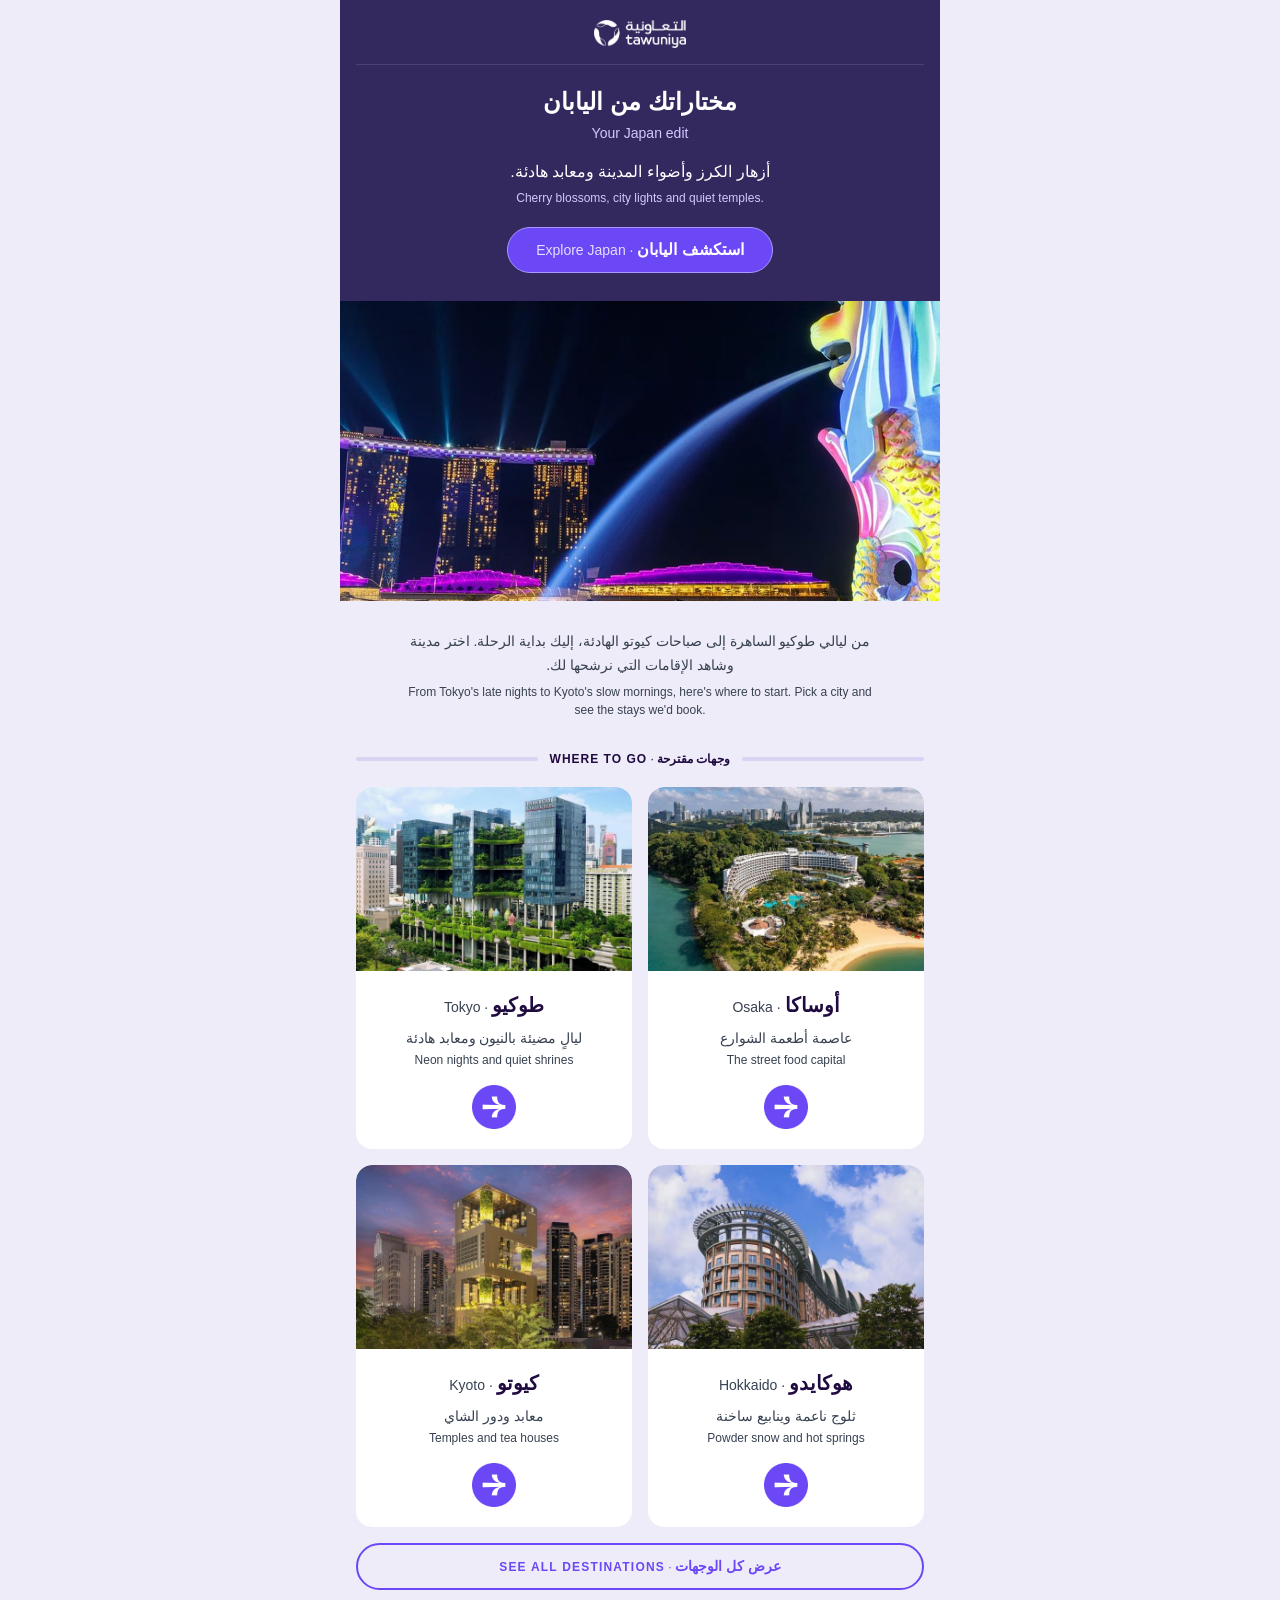
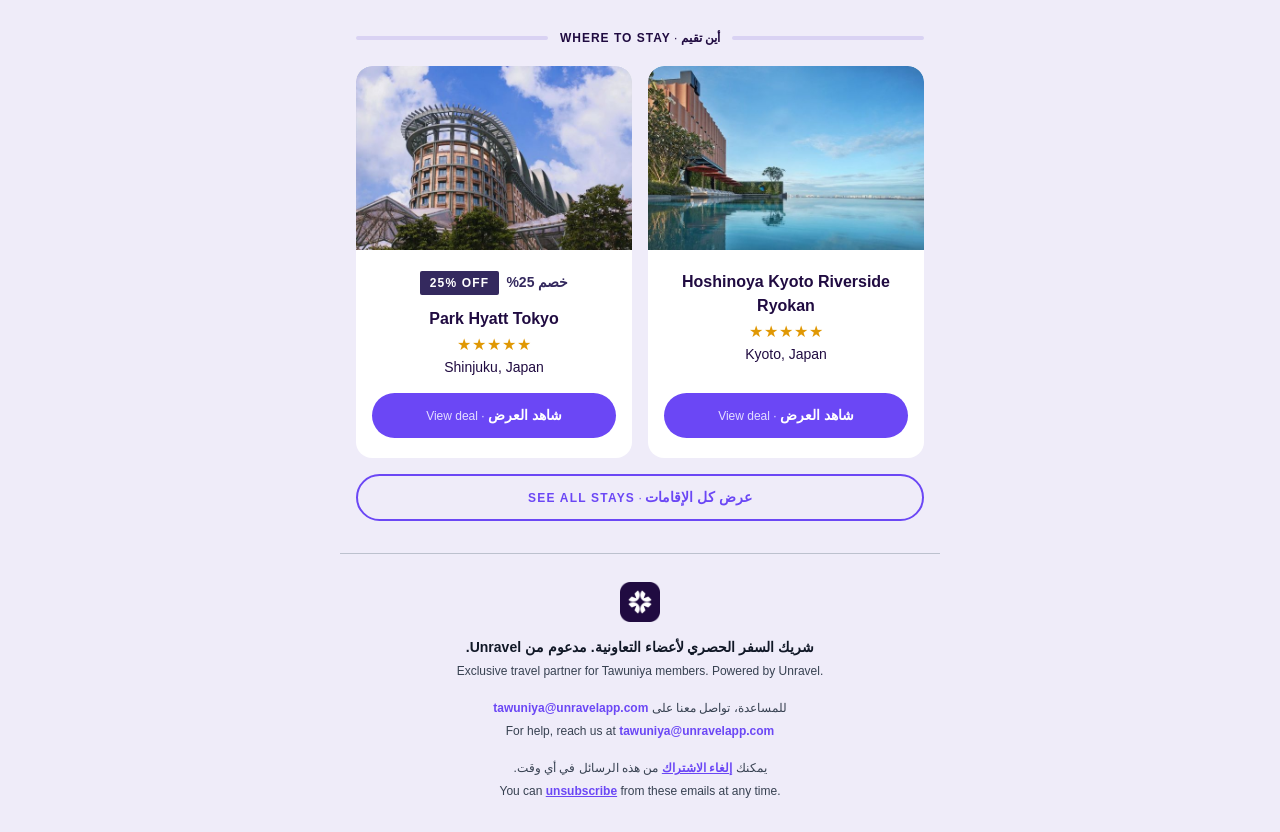
==== destination-cards-tawuniya-bilingual/destination-cards-email.html @ 201a3f5f "Add Tawuniya bilingual destination cards email (Arabic first, English second, centered) Co-Authored-" ====
<!DOCTYPE html>
<html lang="en" xmlns="http://www.w3.org/1999/xhtml" xmlns:v="urn:schemas-microsoft-com:vml" xmlns:o="urn:schemas-microsoft-com:office:office">
<head>
<meta charset="utf-8">
<meta name="viewport" content="width=device-width, initial-scale=1">
<meta http-equiv="X-UA-Compatible" content="IE=edge">
<meta name="color-scheme" content="light dark">
<meta name="supported-color-schemes" content="light dark">
<title>مختاراتك من اليابان · Your Japan edit</title>
<!--[if mso]><style type="text/css">.hc2{width:292px!important}</style><![endif]-->
<!--[if mso]><xml><o:OfficeDocumentSettings><o:PixelsPerInch>96</o:PixelsPerInch></o:OfficeDocumentSettings></xml><![endif]-->
<style type="text/css">
body{margin:0;padding:0;width:100%!important;-webkit-text-size-adjust:100%;-ms-text-size-adjust:100%}
table,td{mso-table-lspace:0pt;mso-table-rspace:0pt}
img{-ms-interpolation-mode:bicubic}
a{text-decoration:none}
@media (min-width:481px){.hc2{display:table-cell!important;width:50%!important;height:100%!important}.hpair,.hcard,.hbody{height:100%!important}}
@media (prefers-color-scheme:dark){
 .bgP{background-color:#0F1012!important}
 .bgC{background-color:#1B1C20!important}
 .bgT{background-color:#2A2B30!important}
 .tI{color:#F3F4F6!important}
 .tM{color:#B8BCC6!important}
 .t2{color:#B8BCC6!important}
 .bgS{background-color:#2A2B30!important}
 .bdL{border-color:#4B4F58!important}
 .bgL{background-color:#4B4F58!important}
 .bdG{border-color:#3A3B42!important}
 .bdA{border-color:#A691F9!important}
 .tA{color:#A691F9!important}
 .bgCh{background-color:#A691F9!important}
 .tCh{color:#200B41!important}
}
[data-ogsb] .bgP{background-color:#0F1012!important}
[data-ogsb] .bgC{background-color:#1B1C20!important}
[data-ogsb] .bgT{background-color:#2A2B30!important}
[data-ogsb] .bgS{background-color:#2A2B30!important}
[data-ogsb] .bgL{background-color:#4B4F58!important}
[data-ogsc] .tI{color:#F3F4F6!important}
[data-ogsc] .tM{color:#B8BCC6!important}
[data-ogsc] .t2{color:#B8BCC6!important}
[data-ogsc] .bdL{border-color:#4B4F58!important}
[data-ogsc] .bdG{border-color:#3A3B42!important}
[data-ogsc] .bdA{border-color:#A691F9!important}
[data-ogsc] .tA{color:#A691F9!important}
[data-ogsb] .bgCh{background-color:#A691F9!important}
[data-ogsc] .tCh{color:#200B41!important}

</style>
</head>
<body style="margin:0;padding:0;background-color:#EFECF9" class="bgP">
<div style="display:none;max-height:0;overflow:hidden;mso-hide:all;font-size:1px;line-height:1px;color:#EFECF9">أزهار الكرز وأضواء المدينة ومعابد هادئة &middot; Cherry blossoms, city lights and quiet temples&nbsp;&zwnj;&nbsp;&zwnj;&nbsp;&zwnj;</div>
<table role="presentation" width="100%" cellpadding="0" cellspacing="0" border="0" bgcolor="#EFECF9" class="bgP" style="background-color:#EFECF9"><tr><td align="center">
<!--[if mso]><table role="presentation" width="600" align="center" cellpadding="0" cellspacing="0"><tr><td><![endif]-->
<table role="presentation" width="100%" cellpadding="0" cellspacing="0" border="0" style="width:100%;max-width:600px">
<tr><td class="bgBn" bgcolor="#34295E" background="images/tawuniya-banner.jpg" style="background-color:#34295E;background-image:url(images/tawuniya-banner.jpg);background-size:cover;background-position:center;padding:0 16px 28px"><table role="presentation" width="100%" cellpadding="0" cellspacing="0" border="0">
 <tr><td dir="ltr" align="center" style="padding:20px 0 0;text-align:center"><a href="#" target="_blank" style="text-decoration:none"><img src="images/tawuniya-logo-white.png" width="92" height="28" alt="Tawuniya" style="display:block;border:0;outline:none;text-decoration:none;color:#FFFFFF;font-family:Arial,Helvetica,sans-serif;font-size:14px;font-weight:700;margin:0 auto"></a></td></tr>
 <tr><td style="padding:16px 0 0;font-size:0;line-height:0"><img src="images/divider-tawuniya-header.png" width="568" height="1" alt="" style="display:block;border:0;outline:none;text-decoration:none;width:100%;height:1px"></td></tr>
 <tr><td dir="rtl" lang="ar" align="center" mc:edit="title_ar" style="padding-top:20px;font-family:Tahoma,Arial,sans-serif;font-size:24px;line-height:34px;font-weight:700;color:#FFFFFF;text-align:center"><a href="#" target="_blank" style="text-decoration:none;color:#FFFFFF;display:block">مختاراتك من اليابان</a></td></tr>
 <tr><td dir="ltr" align="center" mc:edit="title_en" style="padding-top:4px;font-family:Arial,Helvetica,sans-serif;font-size:14px;line-height:20px;color:#D3C8FF;text-align:center"><a href="#" target="_blank" style="text-decoration:none;color:#D3C8FF;display:block">Your Japan edit</a></td></tr>
 <tr><td dir="rtl" lang="ar" align="center" mc:edit="subline_ar" style="padding-top:16px;font-family:Tahoma,Arial,sans-serif;font-size:16px;line-height:26px;color:#FFFFFF;text-align:center">أزهار الكرز وأضواء المدينة ومعابد هادئة.</td></tr>
 <tr><td dir="ltr" align="center" mc:edit="subline_en" style="padding-top:4px;font-family:Arial,Helvetica,sans-serif;font-size:12px;line-height:18px;color:#D3C8FF;text-align:center">Cherry blossoms, city lights and quiet temples.</td></tr>
 <tr><td align="center" style="padding-top:20px"><table role="presentation" align="center" cellpadding="0" cellspacing="0" border="0"><tr><td bgcolor="#6B47F5" align="center" style="background-color:#6B47F5;border:1px solid #A998FF;border-radius:30px;padding:10px 28px;text-align:center"><a href="#" target="_blank" style="text-decoration:none;display:block;color:#FFFFFF"><div dir="rtl" style="padding-top:0;text-align:center;font-size:0;line-height:0"><span dir="rtl" lang="ar" class="" style="font-family:Tahoma,Arial,sans-serif;font-size:16px;line-height:24px;font-weight:700;color:#FFFFFF">استكشف اليابان</span><span class="t2" style="font-family:Arial,Helvetica,sans-serif;font-size:14px;line-height:24px;color:#E4DEFF">&nbsp;&middot;&nbsp;</span><span dir="ltr" class="" style="font-family:Arial,Helvetica,sans-serif;font-size:14px;line-height:24px;font-weight:400;color:#E4DEFF;">Explore Japan</span></div></a></td></tr></table></td></tr>
</table></td></tr>
<tr><td class="bgP" bgcolor="#EFECF9" style="background-color:#EFECF9;padding:0;font-size:0;line-height:0"><table role="presentation" width="100%" cellpadding="0" cellspacing="0" border="0"><tr><td mc:edit="hero_image" bgcolor="#E5E7EB" align="center" valign="middle" style="background-color:#E5E7EB;background-image:url(images/hotel-fallback.png);background-size:cover;background-position:center;background-repeat:no-repeat;overflow:hidden;font-size:0;line-height:0"><a href="#" target="_blank" style="text-decoration:none;display:block"><img src="images/hero-landscape-sample.jpg" width="600" height="300" alt="" style="display:block;border:0;outline:none;text-decoration:none;width:100%;height:auto;aspect-ratio:2/1;object-fit:cover"></a></td></tr></table></td></tr>
<tr><td class="bgP" bgcolor="#EFECF9" align="center" style="background-color:#EFECF9;padding:28px 24px 0;text-align:center"><table role="presentation" align="center" width="100%" cellpadding="0" cellspacing="0" border="0" style="width:100%;max-width:480px">
 <tr><td mc:edit="intro_ar"><div dir="rtl" lang="ar" class="t2" style="padding-top:0;font-family:Tahoma,Arial,sans-serif;font-size:14px;line-height:24px;font-weight:400;color:#374151;text-align:center">من ليالي طوكيو الساهرة إلى صباحات كيوتو الهادئة، إليك بداية الرحلة. اختر مدينة وشاهد الإقامات التي نرشحها لك.</div></td></tr>
 <tr><td mc:edit="intro_en"><div dir="ltr" class="t2" style="padding-top:6px;font-family:Arial,Helvetica,sans-serif;font-size:12px;line-height:18px;font-weight:400;color:#374151;text-align:center;">From Tokyo's late nights to Kyoto's slow mornings, here's where to start. Pick a city and see the stays we'd book.</div></td></tr>
</table></td></tr>
<tr><td class="bgP" bgcolor="#EFECF9" align="center" style="background-color:#EFECF9;padding:0 8px 8px"><table role="presentation" width="100%" cellpadding="0" cellspacing="0" border="0">
<tr><td style="padding:32px 8px 12px" mc:edit="dest_heading"><table role="presentation" width="100%" cellpadding="0" cellspacing="0" border="0"><tr><td width="50%" valign="middle"><table role="presentation" width="100%" cellpadding="0" cellspacing="0" border="0"><tr><td class="bgL" bgcolor="#D9D2F3" height="4" style="height:4px;border-radius:2px;font-size:0;line-height:0">&nbsp;</td></tr></table></td><td valign="middle" align="center" style="padding:0 12px;white-space:nowrap"><div dir="rtl" style="padding-top:0;text-align:center;font-size:0;line-height:0"><span dir="rtl" lang="ar" class="tI" style="font-family:Tahoma,Arial,sans-serif;font-size:12px;line-height:16px;font-weight:700;color:#200B41">وجهات مقترحة</span><span class="t2" style="font-family:Arial,Helvetica,sans-serif;font-size:12px;line-height:16px;color:#200B41">&nbsp;&middot;&nbsp;</span><span dir="ltr" class="tI" style="font-family:Arial,Helvetica,sans-serif;font-size:12px;line-height:16px;font-weight:700;color:#200B41;letter-spacing:1px;">WHERE TO GO</span></div></td><td width="50%" valign="middle"><table role="presentation" width="100%" cellpadding="0" cellspacing="0" border="0"><tr><td class="bgL" bgcolor="#D9D2F3" height="4" style="height:4px;border-radius:2px;font-size:0;line-height:0">&nbsp;</td></tr></table></td></tr></table></td></tr>
<tr><td><div mc:repeatable="dest_pair" mc:variant="Two cards"><table role="presentation" class="hpair" dir="ltr" width="100%" cellpadding="0" cellspacing="0" border="0"><tr><td class="hc2" valign="top" style="display:block;padding:8px"><table role="presentation" width="100%" cellpadding="0" cellspacing="0" border="0" bgcolor="#FFFFFF" class="bgC hcard" style="background-color:#FFFFFF;border-radius:16px;border-collapse:separate"><tr><td mc:edit="dest_image_1" bgcolor="#E5E7EB" align="center" valign="middle" style="background-color:#E5E7EB;background-image:url(images/hotel-fallback.png);background-size:cover;background-position:center;background-repeat:no-repeat;overflow:hidden;border-radius:16px 16px 0 0;font-size:0;line-height:0"><a href="#" target="_blank" style="text-decoration:none;display:block"><img src="images/hotel-photo-1.jpg" width="284" height="189" alt="" style="display:block;border:0;outline:none;text-decoration:none;width:100%;height:auto;aspect-ratio:3/2;object-fit:cover;border-radius:16px 16px 0 0"></a></td></tr><tr><td class="hbody" valign="top" style="padding:20px 16px 0;text-align:center"><div mc:edit="dest_name_1"><div dir="rtl" style="padding-top:0;text-align:center;font-size:0;line-height:0"><span dir="rtl" lang="ar" class="tI" style="font-family:Tahoma,Arial,sans-serif;font-size:20px;line-height:28px;font-weight:700;color:#200B41">طوكيو</span><span class="t2" style="font-family:Arial,Helvetica,sans-serif;font-size:14px;line-height:28px;color:#374151">&nbsp;&middot;&nbsp;</span><span dir="ltr" class="t2" style="font-family:Arial,Helvetica,sans-serif;font-size:14px;line-height:28px;font-weight:400;color:#374151;">Tokyo</span></div></div><div mc:edit="dest_sub_1"><div dir="rtl" lang="ar" class="t2" style="padding-top:6px;font-family:Tahoma,Arial,sans-serif;font-size:14px;line-height:22px;font-weight:400;color:#374151;text-align:center">ليالٍ مضيئة بالنيون ومعابد هادئة</div><div dir="ltr" class="t2" style="padding-top:2px;font-family:Arial,Helvetica,sans-serif;font-size:12px;line-height:18px;font-weight:400;color:#374151;text-align:center;">Neon nights and quiet shrines</div></div></td></tr><tr><td valign="bottom" align="center" style="padding:16px 16px 20px"><a href="#" target="_blank" style="text-decoration:none"><img src="images/arrow-circle-purple.png" width="44" height="44" alt="" style="display:block;margin:0 auto;border:0;outline:none;text-decoration:none;width:44px;height:44px"></a></td></tr></table></td><td class="hc2" valign="top" style="display:block;padding:8px"><table role="presentation" width="100%" cellpadding="0" cellspacing="0" border="0" bgcolor="#FFFFFF" class="bgC hcard" style="background-color:#FFFFFF;border-radius:16px;border-collapse:separate"><tr><td mc:edit="dest_image_2" bgcolor="#E5E7EB" align="center" valign="middle" style="background-color:#E5E7EB;background-image:url(images/hotel-fallback.png);background-size:cover;background-position:center;background-repeat:no-repeat;overflow:hidden;border-radius:16px 16px 0 0;font-size:0;line-height:0"><a href="#" target="_blank" style="text-decoration:none;display:block"><img src="images/hotel-photo-2.jpg" width="284" height="189" alt="" style="display:block;border:0;outline:none;text-decoration:none;width:100%;height:auto;aspect-ratio:3/2;object-fit:cover;border-radius:16px 16px 0 0"></a></td></tr><tr><td class="hbody" valign="top" style="padding:20px 16px 0;text-align:center"><div mc:edit="dest_name_2"><div dir="rtl" style="padding-top:0;text-align:center;font-size:0;line-height:0"><span dir="rtl" lang="ar" class="tI" style="font-family:Tahoma,Arial,sans-serif;font-size:20px;line-height:28px;font-weight:700;color:#200B41">أوساكا</span><span class="t2" style="font-family:Arial,Helvetica,sans-serif;font-size:14px;line-height:28px;color:#374151">&nbsp;&middot;&nbsp;</span><span dir="ltr" class="t2" style="font-family:Arial,Helvetica,sans-serif;font-size:14px;line-height:28px;font-weight:400;color:#374151;">Osaka</span></div></div><div mc:edit="dest_sub_2"><div dir="rtl" lang="ar" class="t2" style="padding-top:6px;font-family:Tahoma,Arial,sans-serif;font-size:14px;line-height:22px;font-weight:400;color:#374151;text-align:center">عاصمة أطعمة الشوارع</div><div dir="ltr" class="t2" style="padding-top:2px;font-family:Arial,Helvetica,sans-serif;font-size:12px;line-height:18px;font-weight:400;color:#374151;text-align:center;">The street food capital</div></div></td></tr><tr><td valign="bottom" align="center" style="padding:16px 16px 20px"><a href="#" target="_blank" style="text-decoration:none"><img src="images/arrow-circle-purple.png" width="44" height="44" alt="" style="display:block;margin:0 auto;border:0;outline:none;text-decoration:none;width:44px;height:44px"></a></td></tr></table></td></tr></table></div>
<div mc:repeatable="dest_pair" mc:variant="Two cards"><table role="presentation" class="hpair" dir="ltr" width="100%" cellpadding="0" cellspacing="0" border="0"><tr><td class="hc2" valign="top" style="display:block;padding:8px"><table role="presentation" width="100%" cellpadding="0" cellspacing="0" border="0" bgcolor="#FFFFFF" class="bgC hcard" style="background-color:#FFFFFF;border-radius:16px;border-collapse:separate"><tr><td mc:edit="dest_image_3" bgcolor="#E5E7EB" align="center" valign="middle" style="background-color:#E5E7EB;background-image:url(images/hotel-fallback.png);background-size:cover;background-position:center;background-repeat:no-repeat;overflow:hidden;border-radius:16px 16px 0 0;font-size:0;line-height:0"><a href="#" target="_blank" style="text-decoration:none;display:block"><img src="images/hotel-photo-3.jpg" width="284" height="189" alt="" style="display:block;border:0;outline:none;text-decoration:none;width:100%;height:auto;aspect-ratio:3/2;object-fit:cover;border-radius:16px 16px 0 0"></a></td></tr><tr><td class="hbody" valign="top" style="padding:20px 16px 0;text-align:center"><div mc:edit="dest_name_3"><div dir="rtl" style="padding-top:0;text-align:center;font-size:0;line-height:0"><span dir="rtl" lang="ar" class="tI" style="font-family:Tahoma,Arial,sans-serif;font-size:20px;line-height:28px;font-weight:700;color:#200B41">كيوتو</span><span class="t2" style="font-family:Arial,Helvetica,sans-serif;font-size:14px;line-height:28px;color:#374151">&nbsp;&middot;&nbsp;</span><span dir="ltr" class="t2" style="font-family:Arial,Helvetica,sans-serif;font-size:14px;line-height:28px;font-weight:400;color:#374151;">Kyoto</span></div></div><div mc:edit="dest_sub_3"><div dir="rtl" lang="ar" class="t2" style="padding-top:6px;font-family:Tahoma,Arial,sans-serif;font-size:14px;line-height:22px;font-weight:400;color:#374151;text-align:center">معابد ودور الشاي</div><div dir="ltr" class="t2" style="padding-top:2px;font-family:Arial,Helvetica,sans-serif;font-size:12px;line-height:18px;font-weight:400;color:#374151;text-align:center;">Temples and tea houses</div></div></td></tr><tr><td valign="bottom" align="center" style="padding:16px 16px 20px"><a href="#" target="_blank" style="text-decoration:none"><img src="images/arrow-circle-purple.png" width="44" height="44" alt="" style="display:block;margin:0 auto;border:0;outline:none;text-decoration:none;width:44px;height:44px"></a></td></tr></table></td><td class="hc2" valign="top" style="display:block;padding:8px"><table role="presentation" width="100%" cellpadding="0" cellspacing="0" border="0" bgcolor="#FFFFFF" class="bgC hcard" style="background-color:#FFFFFF;border-radius:16px;border-collapse:separate"><tr><td mc:edit="dest_image_4" bgcolor="#E5E7EB" align="center" valign="middle" style="background-color:#E5E7EB;background-image:url(images/hotel-fallback.png);background-size:cover;background-position:center;background-repeat:no-repeat;overflow:hidden;border-radius:16px 16px 0 0;font-size:0;line-height:0"><a href="#" target="_blank" style="text-decoration:none;display:block"><img src="images/hotel-photo-4.jpg" width="284" height="189" alt="" style="display:block;border:0;outline:none;text-decoration:none;width:100%;height:auto;aspect-ratio:3/2;object-fit:cover;border-radius:16px 16px 0 0"></a></td></tr><tr><td class="hbody" valign="top" style="padding:20px 16px 0;text-align:center"><div mc:edit="dest_name_4"><div dir="rtl" style="padding-top:0;text-align:center;font-size:0;line-height:0"><span dir="rtl" lang="ar" class="tI" style="font-family:Tahoma,Arial,sans-serif;font-size:20px;line-height:28px;font-weight:700;color:#200B41">هوكايدو</span><span class="t2" style="font-family:Arial,Helvetica,sans-serif;font-size:14px;line-height:28px;color:#374151">&nbsp;&middot;&nbsp;</span><span dir="ltr" class="t2" style="font-family:Arial,Helvetica,sans-serif;font-size:14px;line-height:28px;font-weight:400;color:#374151;">Hokkaido</span></div></div><div mc:edit="dest_sub_4"><div dir="rtl" lang="ar" class="t2" style="padding-top:6px;font-family:Tahoma,Arial,sans-serif;font-size:14px;line-height:22px;font-weight:400;color:#374151;text-align:center">ثلوج ناعمة وينابيع ساخنة</div><div dir="ltr" class="t2" style="padding-top:2px;font-family:Arial,Helvetica,sans-serif;font-size:12px;line-height:18px;font-weight:400;color:#374151;text-align:center;">Powder snow and hot springs</div></div></td></tr><tr><td valign="bottom" align="center" style="padding:16px 16px 20px"><a href="#" target="_blank" style="text-decoration:none"><img src="images/arrow-circle-purple.png" width="44" height="44" alt="" style="display:block;margin:0 auto;border:0;outline:none;text-decoration:none;width:44px;height:44px"></a></td></tr></table></td></tr></table></div></td></tr>
<tr><td><table role="presentation" width="100%" cellpadding="0" cellspacing="0" border="0"><tr><td style="padding:8px" mc:edit="more_destinations"><table role="presentation" width="100%" cellpadding="0" cellspacing="0" border="0"><tr><td class="bdA" align="center" style="border:2px solid #6B47F5;border-radius:30px;padding:10px 16px;text-align:center"><a href="#" target="_blank" class="tA" style="display:block;text-decoration:none;color:#6B47F5"><div dir="rtl" style="padding-top:0;text-align:center;font-size:0;line-height:0"><span dir="rtl" lang="ar" class="tA" style="font-family:Tahoma,Arial,sans-serif;font-size:14px;line-height:22px;font-weight:700;color:#6B47F5">عرض كل الوجهات</span><span class="t2" style="font-family:Arial,Helvetica,sans-serif;font-size:12px;line-height:22px;color:#6B47F5">&nbsp;&middot;&nbsp;</span><span dir="ltr" class="tA" style="font-family:Arial,Helvetica,sans-serif;font-size:12px;line-height:22px;font-weight:700;color:#6B47F5;letter-spacing:1.2px;text-transform:uppercase;">See all destinations</span></div></a></td></tr></table></td></tr></table></td></tr>
<tr><td style="padding:32px 8px 12px" mc:edit="stays_heading"><table role="presentation" width="100%" cellpadding="0" cellspacing="0" border="0"><tr><td width="50%" valign="middle"><table role="presentation" width="100%" cellpadding="0" cellspacing="0" border="0"><tr><td class="bgL" bgcolor="#D9D2F3" height="4" style="height:4px;border-radius:2px;font-size:0;line-height:0">&nbsp;</td></tr></table></td><td valign="middle" align="center" style="padding:0 12px;white-space:nowrap"><div dir="rtl" style="padding-top:0;text-align:center;font-size:0;line-height:0"><span dir="rtl" lang="ar" class="tI" style="font-family:Tahoma,Arial,sans-serif;font-size:12px;line-height:16px;font-weight:700;color:#200B41">أين تقيم</span><span class="t2" style="font-family:Arial,Helvetica,sans-serif;font-size:12px;line-height:16px;color:#200B41">&nbsp;&middot;&nbsp;</span><span dir="ltr" class="tI" style="font-family:Arial,Helvetica,sans-serif;font-size:12px;line-height:16px;font-weight:700;color:#200B41;letter-spacing:1px;">WHERE TO STAY</span></div></td><td width="50%" valign="middle"><table role="presentation" width="100%" cellpadding="0" cellspacing="0" border="0"><tr><td class="bgL" bgcolor="#D9D2F3" height="4" style="height:4px;border-radius:2px;font-size:0;line-height:0">&nbsp;</td></tr></table></td></tr></table></td></tr>
<tr><td><div mc:repeatable="hotel_pair" mc:variant="Two cards"><table role="presentation" class="hpair" dir="ltr" width="100%" cellpadding="0" cellspacing="0" border="0"><tr><td class="hc2" valign="top" style="display:block;padding:8px"><table role="presentation" width="100%" cellpadding="0" cellspacing="0" border="0" bgcolor="#FFFFFF" class="bgC hcard" style="background-color:#FFFFFF;border-radius:16px;border-collapse:separate"><tr><td mc:edit="hotel_image_1" bgcolor="#E5E7EB" align="center" valign="middle" style="background-color:#E5E7EB;background-image:url(images/hotel-fallback.png);background-size:cover;background-position:center;background-repeat:no-repeat;overflow:hidden;border-radius:16px 16px 0 0;font-size:0;line-height:0"><a href="#" target="_blank" style="text-decoration:none;display:block"><img src="images/hotel-photo-4.jpg" width="284" height="189" alt="" style="display:block;border:0;outline:none;text-decoration:none;width:100%;height:auto;aspect-ratio:3/2;object-fit:cover;border-radius:16px 16px 0 0"></a></td></tr><tr><td class="hbody" valign="top" style="padding:20px 16px 0;text-align:center"><div mc:edit="discount_1"><div dir="rtl" style="text-align:center;font-size:0;line-height:0;padding-bottom:12px"><span dir="rtl" lang="ar" class="tI" style="font-family:Tahoma,Arial,sans-serif;font-size:14px;line-height:24px;font-weight:700;color:#34295E">خصم 25%</span><span style="font-size:14px">&nbsp;&nbsp;</span><span dir="ltr" class="bgCh tCh" style="display:inline-block;background-color:#34295E;color:#FFFFFF;font-family:Arial,Helvetica,sans-serif;font-size:12px;line-height:16px;font-weight:700;letter-spacing:1.2px;padding:4px 10px;border-radius:2px;white-space:nowrap">25% OFF</span></div></div><div mc:edit="hotel_name_1" class="tI" dir="ltr" style="font-family:Arial,Helvetica,sans-serif;font-size:16px;line-height:24px;font-weight:700;color:#200B41;text-align:center"><a href="#" target="_blank" class="tI" style="text-decoration:none;color:#200B41">Park Hyatt Tokyo</a></div><div style="padding-top:4px;font-family:Arial,Helvetica,sans-serif;font-size:16px;line-height:20px;letter-spacing:1px;color:#E09804;text-align:center">&#9733;&#9733;&#9733;&#9733;&#9733;</div><div mc:edit="location_1" class="tI" dir="ltr" style="padding-top:2px;font-family:Arial,Helvetica,sans-serif;font-size:14px;line-height:20px;color:#200B41;text-align:center">Shinjuku, Japan</div></td></tr><tr><td valign="bottom" style="padding:16px 16px 20px"><table role="presentation" width="100%" cellpadding="0" cellspacing="0" border="0"><tr><td bgcolor="#6B47F5" align="center" style="background-color:#6B47F5;border-radius:23px;padding:11px 12px;text-align:center"><a href="#" target="_blank" style="display:block;text-decoration:none;color:#FFFFFF"><div dir="rtl" style="padding-top:0;text-align:center;font-size:0;line-height:0"><span dir="rtl" lang="ar" class="" style="font-family:Tahoma,Arial,sans-serif;font-size:14px;line-height:22px;font-weight:700;color:#FFFFFF">شاهد العرض</span><span class="t2" style="font-family:Arial,Helvetica,sans-serif;font-size:12px;line-height:22px;color:#E4DEFF">&nbsp;&middot;&nbsp;</span><span dir="ltr" class="" style="font-family:Arial,Helvetica,sans-serif;font-size:12px;line-height:22px;font-weight:400;color:#E4DEFF;">View deal</span></div></a></td></tr></table></td></tr></table></td><td class="hc2" valign="top" style="display:block;padding:8px"><table role="presentation" width="100%" cellpadding="0" cellspacing="0" border="0" bgcolor="#FFFFFF" class="bgC hcard" style="background-color:#FFFFFF;border-radius:16px;border-collapse:separate"><tr><td mc:edit="hotel_image_2" bgcolor="#E5E7EB" align="center" valign="middle" style="background-color:#E5E7EB;background-image:url(images/hotel-fallback.png);background-size:cover;background-position:center;background-repeat:no-repeat;overflow:hidden;border-radius:16px 16px 0 0;font-size:0;line-height:0"><a href="#" target="_blank" style="text-decoration:none;display:block"><img src="images/hotel-photo-5.jpg" width="284" height="189" alt="" style="display:block;border:0;outline:none;text-decoration:none;width:100%;height:auto;aspect-ratio:3/2;object-fit:cover;border-radius:16px 16px 0 0"></a></td></tr><tr><td class="hbody" valign="top" style="padding:20px 16px 0;text-align:center"><div mc:edit="discount_2"></div><div mc:edit="hotel_name_2" class="tI" dir="ltr" style="font-family:Arial,Helvetica,sans-serif;font-size:16px;line-height:24px;font-weight:700;color:#200B41;text-align:center"><a href="#" target="_blank" class="tI" style="text-decoration:none;color:#200B41">Hoshinoya Kyoto Riverside Ryokan</a></div><div style="padding-top:4px;font-family:Arial,Helvetica,sans-serif;font-size:16px;line-height:20px;letter-spacing:1px;color:#E09804;text-align:center">&#9733;&#9733;&#9733;&#9733;&#9733;</div><div mc:edit="location_2" class="tI" dir="ltr" style="padding-top:2px;font-family:Arial,Helvetica,sans-serif;font-size:14px;line-height:20px;color:#200B41;text-align:center">Kyoto, Japan</div></td></tr><tr><td valign="bottom" style="padding:16px 16px 20px"><table role="presentation" width="100%" cellpadding="0" cellspacing="0" border="0"><tr><td bgcolor="#6B47F5" align="center" style="background-color:#6B47F5;border-radius:23px;padding:11px 12px;text-align:center"><a href="#" target="_blank" style="display:block;text-decoration:none;color:#FFFFFF"><div dir="rtl" style="padding-top:0;text-align:center;font-size:0;line-height:0"><span dir="rtl" lang="ar" class="" style="font-family:Tahoma,Arial,sans-serif;font-size:14px;line-height:22px;font-weight:700;color:#FFFFFF">شاهد العرض</span><span class="t2" style="font-family:Arial,Helvetica,sans-serif;font-size:12px;line-height:22px;color:#E4DEFF">&nbsp;&middot;&nbsp;</span><span dir="ltr" class="" style="font-family:Arial,Helvetica,sans-serif;font-size:12px;line-height:22px;font-weight:400;color:#E4DEFF;">View deal</span></div></a></td></tr></table></td></tr></table></td></tr></table></div></td></tr>
<tr><td><table role="presentation" width="100%" cellpadding="0" cellspacing="0" border="0"><tr><td style="padding:8px" mc:edit="more_stays"><table role="presentation" width="100%" cellpadding="0" cellspacing="0" border="0"><tr><td class="bdA" align="center" style="border:2px solid #6B47F5;border-radius:30px;padding:10px 16px;text-align:center"><a href="#" target="_blank" class="tA" style="display:block;text-decoration:none;color:#6B47F5"><div dir="rtl" style="padding-top:0;text-align:center;font-size:0;line-height:0"><span dir="rtl" lang="ar" class="tA" style="font-family:Tahoma,Arial,sans-serif;font-size:14px;line-height:22px;font-weight:700;color:#6B47F5">عرض كل الإقامات</span><span class="t2" style="font-family:Arial,Helvetica,sans-serif;font-size:12px;line-height:22px;color:#6B47F5">&nbsp;&middot;&nbsp;</span><span dir="ltr" class="tA" style="font-family:Arial,Helvetica,sans-serif;font-size:12px;line-height:22px;font-weight:700;color:#6B47F5;letter-spacing:1.2px;text-transform:uppercase;">See all stays</span></div></a></td></tr></table></td></tr></table></td></tr>
</table></td></tr>
<tr><td bgcolor="#EFECF9" class="bgP" height="16" style="background-color:#EFECF9;height:16px;font-size:0;line-height:0">&nbsp;</td></tr>
<tr><td class="bgL" bgcolor="#BCC1CE" height="1" style="background-color:#BCC1CE;height:1px;font-size:0;line-height:0">&nbsp;</td></tr>
<tr><td class="bgP" bgcolor="#EFECF9" style="background-color:#EFECF9;padding:28px 16px 32px"><table role="presentation" width="100%" cellpadding="0" cellspacing="0" border="0">
 <tr><td align="center" style="padding-bottom:14px"><a href="#" target="_blank" style="text-decoration:none"><img src="images/unravel-mark-chip.png" width="40" height="40" alt="Unravel" style="display:block;border:0;outline:none;text-decoration:none;color:#200B41;font-size:12px;font-weight:700;margin:0 auto"></a></td></tr>
 <tr><td><div dir="rtl" lang="ar" class="tI" style="padding-top:0;font-family:Tahoma,Arial,sans-serif;font-size:14px;line-height:22px;font-weight:700;color:#111827;text-align:center">شريك السفر الحصري لأعضاء التعاونية. مدعوم من Unravel.</div></td></tr>
 <tr><td><div dir="ltr" class="t2" style="padding-top:4px;font-family:Arial,Helvetica,sans-serif;font-size:12px;line-height:18px;font-weight:400;color:#374151;text-align:center;">Exclusive travel partner for Tawuniya members. Powered by Unravel.</div></td></tr>
 <tr><td><div dir="rtl" lang="ar" class="t2" style="padding-top:18px;font-family:Tahoma,Arial,sans-serif;font-size:12px;line-height:20px;font-weight:400;color:#374151;text-align:center">للمساعدة، تواصل معنا على <span dir="ltr"><a href="mailto:tawuniya@unravelapp.com" class="tA" style="color:#6B47F5;font-weight:700;text-decoration:none">tawuniya@unravelapp.com</a></span></div></td></tr>
 <tr><td><div dir="ltr" class="t2" style="padding-top:4px;font-family:Arial,Helvetica,sans-serif;font-size:12px;line-height:18px;font-weight:400;color:#374151;text-align:center;">For help, reach us at <a href="mailto:tawuniya@unravelapp.com" class="tA" style="color:#6B47F5;font-weight:700;text-decoration:none">tawuniya@unravelapp.com</a></div></td></tr>
 <tr><td><div dir="rtl" lang="ar" class="t2" style="padding-top:18px;font-family:Tahoma,Arial,sans-serif;font-size:12px;line-height:20px;font-weight:400;color:#374151;text-align:center">يمكنك <a href="*|UNSUB|*" class="tA" style="color:#6B47F5;font-weight:700;text-decoration:underline">إلغاء الاشتراك</a> من هذه الرسائل في أي وقت.</div></td></tr>
 <tr><td><div dir="ltr" class="t2" style="padding-top:4px;font-family:Arial,Helvetica,sans-serif;font-size:12px;line-height:18px;font-weight:400;color:#374151;text-align:center;">You can <a href="*|UNSUB|*" class="tA" style="color:#6B47F5;font-weight:700;text-decoration:underline">unsubscribe</a> from these emails at any time.</div></td></tr>
</table></td></tr>
</table>
<!--[if mso]></td></tr></table><![endif]-->
</td></tr></table>
</body>
</html>
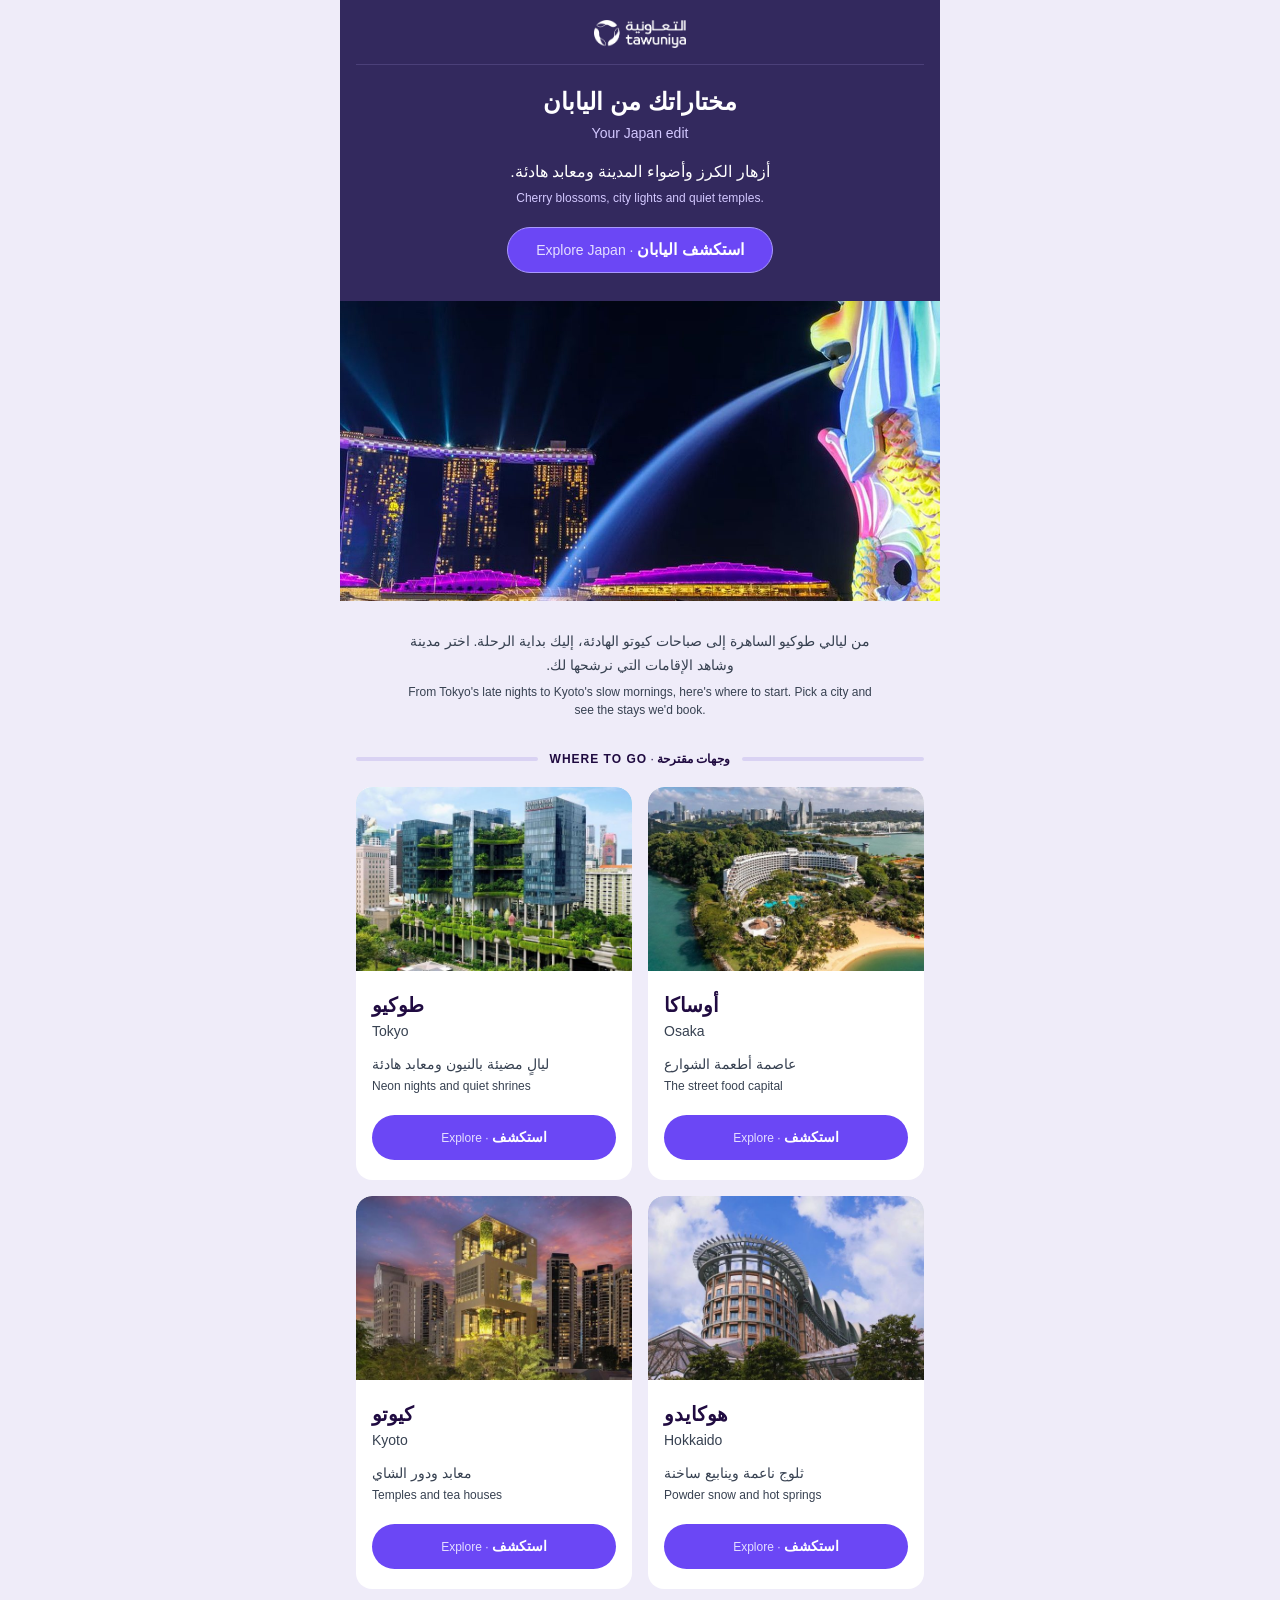
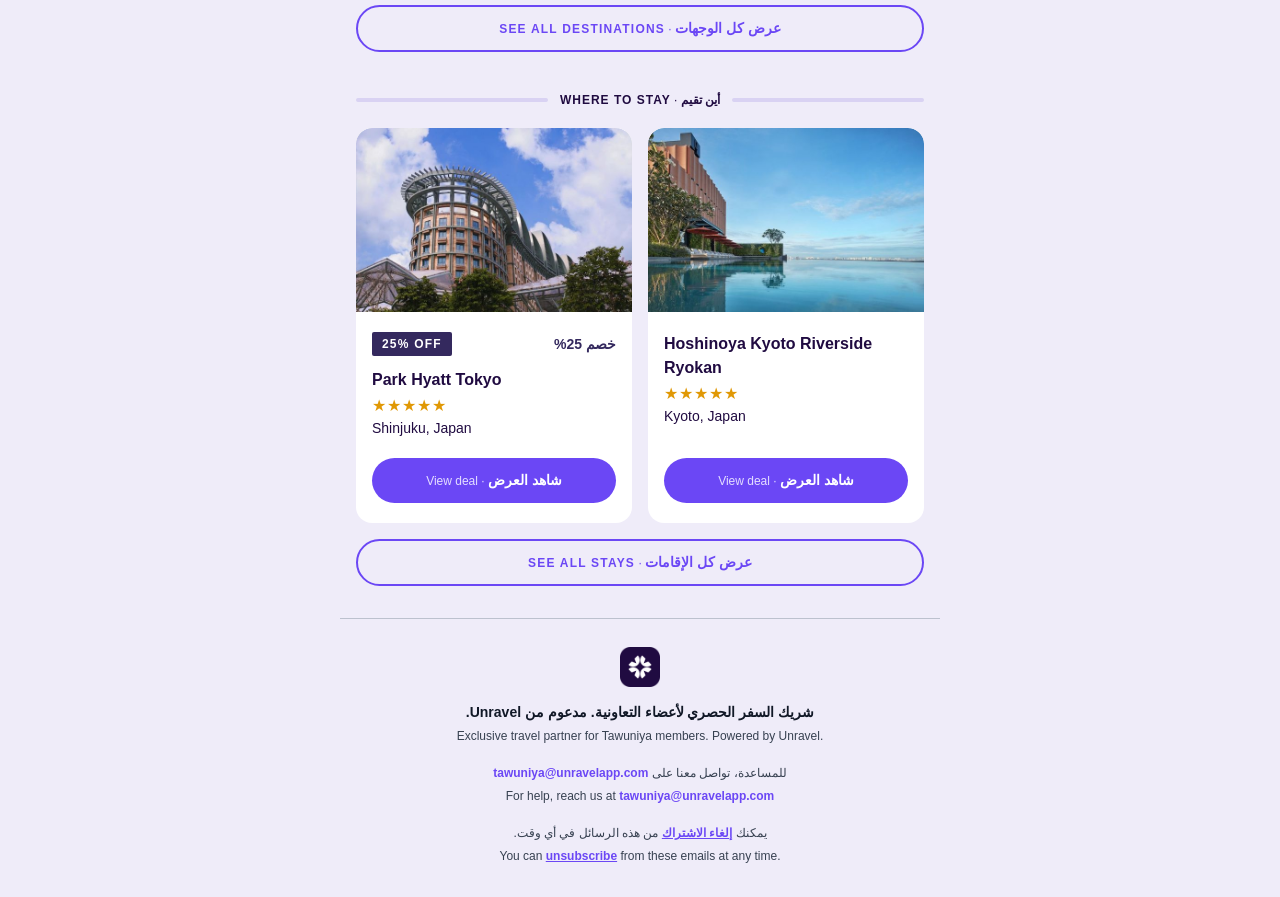
==== commit 0cb4fda6: "Tawuniya bilingual destination cards: left-aligned cards, stacked names, regular CTA, no arrow Co-Au" ====
--- a/destination-cards-tawuniya-bilingual/destination-cards-email.html
+++ b/destination-cards-tawuniya-bilingual/destination-cards-email.html
@@ -69,11 +69,11 @@
 </table></td></tr>
 <tr><td class="bgP" bgcolor="#EFECF9" align="center" style="background-color:#EFECF9;padding:0 8px 8px"><table role="presentation" width="100%" cellpadding="0" cellspacing="0" border="0">
 <tr><td style="padding:32px 8px 12px" mc:edit="dest_heading"><table role="presentation" width="100%" cellpadding="0" cellspacing="0" border="0"><tr><td width="50%" valign="middle"><table role="presentation" width="100%" cellpadding="0" cellspacing="0" border="0"><tr><td class="bgL" bgcolor="#D9D2F3" height="4" style="height:4px;border-radius:2px;font-size:0;line-height:0">&nbsp;</td></tr></table></td><td valign="middle" align="center" style="padding:0 12px;white-space:nowrap"><div dir="rtl" style="padding-top:0;text-align:center;font-size:0;line-height:0"><span dir="rtl" lang="ar" class="tI" style="font-family:Tahoma,Arial,sans-serif;font-size:12px;line-height:16px;font-weight:700;color:#200B41">وجهات مقترحة</span><span class="t2" style="font-family:Arial,Helvetica,sans-serif;font-size:12px;line-height:16px;color:#200B41">&nbsp;&middot;&nbsp;</span><span dir="ltr" class="tI" style="font-family:Arial,Helvetica,sans-serif;font-size:12px;line-height:16px;font-weight:700;color:#200B41;letter-spacing:1px;">WHERE TO GO</span></div></td><td width="50%" valign="middle"><table role="presentation" width="100%" cellpadding="0" cellspacing="0" border="0"><tr><td class="bgL" bgcolor="#D9D2F3" height="4" style="height:4px;border-radius:2px;font-size:0;line-height:0">&nbsp;</td></tr></table></td></tr></table></td></tr>
-<tr><td><div mc:repeatable="dest_pair" mc:variant="Two cards"><table role="presentation" class="hpair" dir="ltr" width="100%" cellpadding="0" cellspacing="0" border="0"><tr><td class="hc2" valign="top" style="display:block;padding:8px"><table role="presentation" width="100%" cellpadding="0" cellspacing="0" border="0" bgcolor="#FFFFFF" class="bgC hcard" style="background-color:#FFFFFF;border-radius:16px;border-collapse:separate"><tr><td mc:edit="dest_image_1" bgcolor="#E5E7EB" align="center" valign="middle" style="background-color:#E5E7EB;background-image:url(images/hotel-fallback.png);background-size:cover;background-position:center;background-repeat:no-repeat;overflow:hidden;border-radius:16px 16px 0 0;font-size:0;line-height:0"><a href="#" target="_blank" style="text-decoration:none;display:block"><img src="images/hotel-photo-1.jpg" width="284" height="189" alt="" style="display:block;border:0;outline:none;text-decoration:none;width:100%;height:auto;aspect-ratio:3/2;object-fit:cover;border-radius:16px 16px 0 0"></a></td></tr><tr><td class="hbody" valign="top" style="padding:20px 16px 0;text-align:center"><div mc:edit="dest_name_1"><div dir="rtl" style="padding-top:0;text-align:center;font-size:0;line-height:0"><span dir="rtl" lang="ar" class="tI" style="font-family:Tahoma,Arial,sans-serif;font-size:20px;line-height:28px;font-weight:700;color:#200B41">طوكيو</span><span class="t2" style="font-family:Arial,Helvetica,sans-serif;font-size:14px;line-height:28px;color:#374151">&nbsp;&middot;&nbsp;</span><span dir="ltr" class="t2" style="font-family:Arial,Helvetica,sans-serif;font-size:14px;line-height:28px;font-weight:400;color:#374151;">Tokyo</span></div></div><div mc:edit="dest_sub_1"><div dir="rtl" lang="ar" class="t2" style="padding-top:6px;font-family:Tahoma,Arial,sans-serif;font-size:14px;line-height:22px;font-weight:400;color:#374151;text-align:center">ليالٍ مضيئة بالنيون ومعابد هادئة</div><div dir="ltr" class="t2" style="padding-top:2px;font-family:Arial,Helvetica,sans-serif;font-size:12px;line-height:18px;font-weight:400;color:#374151;text-align:center;">Neon nights and quiet shrines</div></div></td></tr><tr><td valign="bottom" align="center" style="padding:16px 16px 20px"><a href="#" target="_blank" style="text-decoration:none"><img src="images/arrow-circle-purple.png" width="44" height="44" alt="" style="display:block;margin:0 auto;border:0;outline:none;text-decoration:none;width:44px;height:44px"></a></td></tr></table></td><td class="hc2" valign="top" style="display:block;padding:8px"><table role="presentation" width="100%" cellpadding="0" cellspacing="0" border="0" bgcolor="#FFFFFF" class="bgC hcard" style="background-color:#FFFFFF;border-radius:16px;border-collapse:separate"><tr><td mc:edit="dest_image_2" bgcolor="#E5E7EB" align="center" valign="middle" style="background-color:#E5E7EB;background-image:url(images/hotel-fallback.png);background-size:cover;background-position:center;background-repeat:no-repeat;overflow:hidden;border-radius:16px 16px 0 0;font-size:0;line-height:0"><a href="#" target="_blank" style="text-decoration:none;display:block"><img src="images/hotel-photo-2.jpg" width="284" height="189" alt="" style="display:block;border:0;outline:none;text-decoration:none;width:100%;height:auto;aspect-ratio:3/2;object-fit:cover;border-radius:16px 16px 0 0"></a></td></tr><tr><td class="hbody" valign="top" style="padding:20px 16px 0;text-align:center"><div mc:edit="dest_name_2"><div dir="rtl" style="padding-top:0;text-align:center;font-size:0;line-height:0"><span dir="rtl" lang="ar" class="tI" style="font-family:Tahoma,Arial,sans-serif;font-size:20px;line-height:28px;font-weight:700;color:#200B41">أوساكا</span><span class="t2" style="font-family:Arial,Helvetica,sans-serif;font-size:14px;line-height:28px;color:#374151">&nbsp;&middot;&nbsp;</span><span dir="ltr" class="t2" style="font-family:Arial,Helvetica,sans-serif;font-size:14px;line-height:28px;font-weight:400;color:#374151;">Osaka</span></div></div><div mc:edit="dest_sub_2"><div dir="rtl" lang="ar" class="t2" style="padding-top:6px;font-family:Tahoma,Arial,sans-serif;font-size:14px;line-height:22px;font-weight:400;color:#374151;text-align:center">عاصمة أطعمة الشوارع</div><div dir="ltr" class="t2" style="padding-top:2px;font-family:Arial,Helvetica,sans-serif;font-size:12px;line-height:18px;font-weight:400;color:#374151;text-align:center;">The street food capital</div></div></td></tr><tr><td valign="bottom" align="center" style="padding:16px 16px 20px"><a href="#" target="_blank" style="text-decoration:none"><img src="images/arrow-circle-purple.png" width="44" height="44" alt="" style="display:block;margin:0 auto;border:0;outline:none;text-decoration:none;width:44px;height:44px"></a></td></tr></table></td></tr></table></div>
-<div mc:repeatable="dest_pair" mc:variant="Two cards"><table role="presentation" class="hpair" dir="ltr" width="100%" cellpadding="0" cellspacing="0" border="0"><tr><td class="hc2" valign="top" style="display:block;padding:8px"><table role="presentation" width="100%" cellpadding="0" cellspacing="0" border="0" bgcolor="#FFFFFF" class="bgC hcard" style="background-color:#FFFFFF;border-radius:16px;border-collapse:separate"><tr><td mc:edit="dest_image_3" bgcolor="#E5E7EB" align="center" valign="middle" style="background-color:#E5E7EB;background-image:url(images/hotel-fallback.png);background-size:cover;background-position:center;background-repeat:no-repeat;overflow:hidden;border-radius:16px 16px 0 0;font-size:0;line-height:0"><a href="#" target="_blank" style="text-decoration:none;display:block"><img src="images/hotel-photo-3.jpg" width="284" height="189" alt="" style="display:block;border:0;outline:none;text-decoration:none;width:100%;height:auto;aspect-ratio:3/2;object-fit:cover;border-radius:16px 16px 0 0"></a></td></tr><tr><td class="hbody" valign="top" style="padding:20px 16px 0;text-align:center"><div mc:edit="dest_name_3"><div dir="rtl" style="padding-top:0;text-align:center;font-size:0;line-height:0"><span dir="rtl" lang="ar" class="tI" style="font-family:Tahoma,Arial,sans-serif;font-size:20px;line-height:28px;font-weight:700;color:#200B41">كيوتو</span><span class="t2" style="font-family:Arial,Helvetica,sans-serif;font-size:14px;line-height:28px;color:#374151">&nbsp;&middot;&nbsp;</span><span dir="ltr" class="t2" style="font-family:Arial,Helvetica,sans-serif;font-size:14px;line-height:28px;font-weight:400;color:#374151;">Kyoto</span></div></div><div mc:edit="dest_sub_3"><div dir="rtl" lang="ar" class="t2" style="padding-top:6px;font-family:Tahoma,Arial,sans-serif;font-size:14px;line-height:22px;font-weight:400;color:#374151;text-align:center">معابد ودور الشاي</div><div dir="ltr" class="t2" style="padding-top:2px;font-family:Arial,Helvetica,sans-serif;font-size:12px;line-height:18px;font-weight:400;color:#374151;text-align:center;">Temples and tea houses</div></div></td></tr><tr><td valign="bottom" align="center" style="padding:16px 16px 20px"><a href="#" target="_blank" style="text-decoration:none"><img src="images/arrow-circle-purple.png" width="44" height="44" alt="" style="display:block;margin:0 auto;border:0;outline:none;text-decoration:none;width:44px;height:44px"></a></td></tr></table></td><td class="hc2" valign="top" style="display:block;padding:8px"><table role="presentation" width="100%" cellpadding="0" cellspacing="0" border="0" bgcolor="#FFFFFF" class="bgC hcard" style="background-color:#FFFFFF;border-radius:16px;border-collapse:separate"><tr><td mc:edit="dest_image_4" bgcolor="#E5E7EB" align="center" valign="middle" style="background-color:#E5E7EB;background-image:url(images/hotel-fallback.png);background-size:cover;background-position:center;background-repeat:no-repeat;overflow:hidden;border-radius:16px 16px 0 0;font-size:0;line-height:0"><a href="#" target="_blank" style="text-decoration:none;display:block"><img src="images/hotel-photo-4.jpg" width="284" height="189" alt="" style="display:block;border:0;outline:none;text-decoration:none;width:100%;height:auto;aspect-ratio:3/2;object-fit:cover;border-radius:16px 16px 0 0"></a></td></tr><tr><td class="hbody" valign="top" style="padding:20px 16px 0;text-align:center"><div mc:edit="dest_name_4"><div dir="rtl" style="padding-top:0;text-align:center;font-size:0;line-height:0"><span dir="rtl" lang="ar" class="tI" style="font-family:Tahoma,Arial,sans-serif;font-size:20px;line-height:28px;font-weight:700;color:#200B41">هوكايدو</span><span class="t2" style="font-family:Arial,Helvetica,sans-serif;font-size:14px;line-height:28px;color:#374151">&nbsp;&middot;&nbsp;</span><span dir="ltr" class="t2" style="font-family:Arial,Helvetica,sans-serif;font-size:14px;line-height:28px;font-weight:400;color:#374151;">Hokkaido</span></div></div><div mc:edit="dest_sub_4"><div dir="rtl" lang="ar" class="t2" style="padding-top:6px;font-family:Tahoma,Arial,sans-serif;font-size:14px;line-height:22px;font-weight:400;color:#374151;text-align:center">ثلوج ناعمة وينابيع ساخنة</div><div dir="ltr" class="t2" style="padding-top:2px;font-family:Arial,Helvetica,sans-serif;font-size:12px;line-height:18px;font-weight:400;color:#374151;text-align:center;">Powder snow and hot springs</div></div></td></tr><tr><td valign="bottom" align="center" style="padding:16px 16px 20px"><a href="#" target="_blank" style="text-decoration:none"><img src="images/arrow-circle-purple.png" width="44" height="44" alt="" style="display:block;margin:0 auto;border:0;outline:none;text-decoration:none;width:44px;height:44px"></a></td></tr></table></td></tr></table></div></td></tr>
+<tr><td><div mc:repeatable="dest_pair" mc:variant="Two cards"><table role="presentation" class="hpair" dir="ltr" width="100%" cellpadding="0" cellspacing="0" border="0"><tr><td class="hc2" valign="top" style="display:block;padding:8px"><table role="presentation" width="100%" cellpadding="0" cellspacing="0" border="0" bgcolor="#FFFFFF" class="bgC hcard" style="background-color:#FFFFFF;border-radius:16px;border-collapse:separate"><tr><td mc:edit="dest_image_1" bgcolor="#E5E7EB" align="center" valign="middle" style="background-color:#E5E7EB;background-image:url(images/hotel-fallback.png);background-size:cover;background-position:center;background-repeat:no-repeat;overflow:hidden;border-radius:16px 16px 0 0;font-size:0;line-height:0"><a href="#" target="_blank" style="text-decoration:none;display:block"><img src="images/hotel-photo-1.jpg" width="284" height="189" alt="" style="display:block;border:0;outline:none;text-decoration:none;width:100%;height:auto;aspect-ratio:3/2;object-fit:cover;border-radius:16px 16px 0 0"></a></td></tr><tr><td class="hbody" valign="top" style="padding:20px 16px 0;text-align:left"><div mc:edit="dest_name_1"><div dir="rtl" lang="ar" class="tI" style="padding-top:0;font-family:Tahoma,Arial,sans-serif;font-size:20px;line-height:28px;font-weight:700;color:#200B41;text-align:left">طوكيو</div><div dir="ltr" class="t2" style="padding-top:2px;font-family:Arial,Helvetica,sans-serif;font-size:14px;line-height:20px;font-weight:400;color:#374151;text-align:left;">Tokyo</div></div><div mc:edit="dest_sub_1"><div dir="rtl" lang="ar" class="t2" style="padding-top:12px;font-family:Tahoma,Arial,sans-serif;font-size:14px;line-height:22px;font-weight:400;color:#374151;text-align:left">ليالٍ مضيئة بالنيون ومعابد هادئة</div><div dir="ltr" class="t2" style="padding-top:2px;font-family:Arial,Helvetica,sans-serif;font-size:12px;line-height:18px;font-weight:400;color:#374151;text-align:left;">Neon nights and quiet shrines</div></div></td></tr><tr><td valign="bottom" style="padding:20px 16px 20px"><table role="presentation" width="100%" cellpadding="0" cellspacing="0" border="0"><tr><td bgcolor="#6B47F5" align="center" style="background-color:#6B47F5;border-radius:23px;padding:11px 12px;text-align:center"><a href="#" target="_blank" style="display:block;text-decoration:none;color:#FFFFFF"><div dir="rtl" style="padding-top:0;text-align:center;font-size:0;line-height:0"><span dir="rtl" lang="ar" class="" style="font-family:Tahoma,Arial,sans-serif;font-size:14px;line-height:22px;font-weight:700;color:#FFFFFF">استكشف</span><span class="t2" style="font-family:Arial,Helvetica,sans-serif;font-size:12px;line-height:22px;color:#E4DEFF">&nbsp;&middot;&nbsp;</span><span dir="ltr" class="" style="font-family:Arial,Helvetica,sans-serif;font-size:12px;line-height:22px;font-weight:400;color:#E4DEFF;">Explore</span></div></a></td></tr></table></td></tr></table></td><td class="hc2" valign="top" style="display:block;padding:8px"><table role="presentation" width="100%" cellpadding="0" cellspacing="0" border="0" bgcolor="#FFFFFF" class="bgC hcard" style="background-color:#FFFFFF;border-radius:16px;border-collapse:separate"><tr><td mc:edit="dest_image_2" bgcolor="#E5E7EB" align="center" valign="middle" style="background-color:#E5E7EB;background-image:url(images/hotel-fallback.png);background-size:cover;background-position:center;background-repeat:no-repeat;overflow:hidden;border-radius:16px 16px 0 0;font-size:0;line-height:0"><a href="#" target="_blank" style="text-decoration:none;display:block"><img src="images/hotel-photo-2.jpg" width="284" height="189" alt="" style="display:block;border:0;outline:none;text-decoration:none;width:100%;height:auto;aspect-ratio:3/2;object-fit:cover;border-radius:16px 16px 0 0"></a></td></tr><tr><td class="hbody" valign="top" style="padding:20px 16px 0;text-align:left"><div mc:edit="dest_name_2"><div dir="rtl" lang="ar" class="tI" style="padding-top:0;font-family:Tahoma,Arial,sans-serif;font-size:20px;line-height:28px;font-weight:700;color:#200B41;text-align:left">أوساكا</div><div dir="ltr" class="t2" style="padding-top:2px;font-family:Arial,Helvetica,sans-serif;font-size:14px;line-height:20px;font-weight:400;color:#374151;text-align:left;">Osaka</div></div><div mc:edit="dest_sub_2"><div dir="rtl" lang="ar" class="t2" style="padding-top:12px;font-family:Tahoma,Arial,sans-serif;font-size:14px;line-height:22px;font-weight:400;color:#374151;text-align:left">عاصمة أطعمة الشوارع</div><div dir="ltr" class="t2" style="padding-top:2px;font-family:Arial,Helvetica,sans-serif;font-size:12px;line-height:18px;font-weight:400;color:#374151;text-align:left;">The street food capital</div></div></td></tr><tr><td valign="bottom" style="padding:20px 16px 20px"><table role="presentation" width="100%" cellpadding="0" cellspacing="0" border="0"><tr><td bgcolor="#6B47F5" align="center" style="background-color:#6B47F5;border-radius:23px;padding:11px 12px;text-align:center"><a href="#" target="_blank" style="display:block;text-decoration:none;color:#FFFFFF"><div dir="rtl" style="padding-top:0;text-align:center;font-size:0;line-height:0"><span dir="rtl" lang="ar" class="" style="font-family:Tahoma,Arial,sans-serif;font-size:14px;line-height:22px;font-weight:700;color:#FFFFFF">استكشف</span><span class="t2" style="font-family:Arial,Helvetica,sans-serif;font-size:12px;line-height:22px;color:#E4DEFF">&nbsp;&middot;&nbsp;</span><span dir="ltr" class="" style="font-family:Arial,Helvetica,sans-serif;font-size:12px;line-height:22px;font-weight:400;color:#E4DEFF;">Explore</span></div></a></td></tr></table></td></tr></table></td></tr></table></div>
+<div mc:repeatable="dest_pair" mc:variant="Two cards"><table role="presentation" class="hpair" dir="ltr" width="100%" cellpadding="0" cellspacing="0" border="0"><tr><td class="hc2" valign="top" style="display:block;padding:8px"><table role="presentation" width="100%" cellpadding="0" cellspacing="0" border="0" bgcolor="#FFFFFF" class="bgC hcard" style="background-color:#FFFFFF;border-radius:16px;border-collapse:separate"><tr><td mc:edit="dest_image_3" bgcolor="#E5E7EB" align="center" valign="middle" style="background-color:#E5E7EB;background-image:url(images/hotel-fallback.png);background-size:cover;background-position:center;background-repeat:no-repeat;overflow:hidden;border-radius:16px 16px 0 0;font-size:0;line-height:0"><a href="#" target="_blank" style="text-decoration:none;display:block"><img src="images/hotel-photo-3.jpg" width="284" height="189" alt="" style="display:block;border:0;outline:none;text-decoration:none;width:100%;height:auto;aspect-ratio:3/2;object-fit:cover;border-radius:16px 16px 0 0"></a></td></tr><tr><td class="hbody" valign="top" style="padding:20px 16px 0;text-align:left"><div mc:edit="dest_name_3"><div dir="rtl" lang="ar" class="tI" style="padding-top:0;font-family:Tahoma,Arial,sans-serif;font-size:20px;line-height:28px;font-weight:700;color:#200B41;text-align:left">كيوتو</div><div dir="ltr" class="t2" style="padding-top:2px;font-family:Arial,Helvetica,sans-serif;font-size:14px;line-height:20px;font-weight:400;color:#374151;text-align:left;">Kyoto</div></div><div mc:edit="dest_sub_3"><div dir="rtl" lang="ar" class="t2" style="padding-top:12px;font-family:Tahoma,Arial,sans-serif;font-size:14px;line-height:22px;font-weight:400;color:#374151;text-align:left">معابد ودور الشاي</div><div dir="ltr" class="t2" style="padding-top:2px;font-family:Arial,Helvetica,sans-serif;font-size:12px;line-height:18px;font-weight:400;color:#374151;text-align:left;">Temples and tea houses</div></div></td></tr><tr><td valign="bottom" style="padding:20px 16px 20px"><table role="presentation" width="100%" cellpadding="0" cellspacing="0" border="0"><tr><td bgcolor="#6B47F5" align="center" style="background-color:#6B47F5;border-radius:23px;padding:11px 12px;text-align:center"><a href="#" target="_blank" style="display:block;text-decoration:none;color:#FFFFFF"><div dir="rtl" style="padding-top:0;text-align:center;font-size:0;line-height:0"><span dir="rtl" lang="ar" class="" style="font-family:Tahoma,Arial,sans-serif;font-size:14px;line-height:22px;font-weight:700;color:#FFFFFF">استكشف</span><span class="t2" style="font-family:Arial,Helvetica,sans-serif;font-size:12px;line-height:22px;color:#E4DEFF">&nbsp;&middot;&nbsp;</span><span dir="ltr" class="" style="font-family:Arial,Helvetica,sans-serif;font-size:12px;line-height:22px;font-weight:400;color:#E4DEFF;">Explore</span></div></a></td></tr></table></td></tr></table></td><td class="hc2" valign="top" style="display:block;padding:8px"><table role="presentation" width="100%" cellpadding="0" cellspacing="0" border="0" bgcolor="#FFFFFF" class="bgC hcard" style="background-color:#FFFFFF;border-radius:16px;border-collapse:separate"><tr><td mc:edit="dest_image_4" bgcolor="#E5E7EB" align="center" valign="middle" style="background-color:#E5E7EB;background-image:url(images/hotel-fallback.png);background-size:cover;background-position:center;background-repeat:no-repeat;overflow:hidden;border-radius:16px 16px 0 0;font-size:0;line-height:0"><a href="#" target="_blank" style="text-decoration:none;display:block"><img src="images/hotel-photo-4.jpg" width="284" height="189" alt="" style="display:block;border:0;outline:none;text-decoration:none;width:100%;height:auto;aspect-ratio:3/2;object-fit:cover;border-radius:16px 16px 0 0"></a></td></tr><tr><td class="hbody" valign="top" style="padding:20px 16px 0;text-align:left"><div mc:edit="dest_name_4"><div dir="rtl" lang="ar" class="tI" style="padding-top:0;font-family:Tahoma,Arial,sans-serif;font-size:20px;line-height:28px;font-weight:700;color:#200B41;text-align:left">هوكايدو</div><div dir="ltr" class="t2" style="padding-top:2px;font-family:Arial,Helvetica,sans-serif;font-size:14px;line-height:20px;font-weight:400;color:#374151;text-align:left;">Hokkaido</div></div><div mc:edit="dest_sub_4"><div dir="rtl" lang="ar" class="t2" style="padding-top:12px;font-family:Tahoma,Arial,sans-serif;font-size:14px;line-height:22px;font-weight:400;color:#374151;text-align:left">ثلوج ناعمة وينابيع ساخنة</div><div dir="ltr" class="t2" style="padding-top:2px;font-family:Arial,Helvetica,sans-serif;font-size:12px;line-height:18px;font-weight:400;color:#374151;text-align:left;">Powder snow and hot springs</div></div></td></tr><tr><td valign="bottom" style="padding:20px 16px 20px"><table role="presentation" width="100%" cellpadding="0" cellspacing="0" border="0"><tr><td bgcolor="#6B47F5" align="center" style="background-color:#6B47F5;border-radius:23px;padding:11px 12px;text-align:center"><a href="#" target="_blank" style="display:block;text-decoration:none;color:#FFFFFF"><div dir="rtl" style="padding-top:0;text-align:center;font-size:0;line-height:0"><span dir="rtl" lang="ar" class="" style="font-family:Tahoma,Arial,sans-serif;font-size:14px;line-height:22px;font-weight:700;color:#FFFFFF">استكشف</span><span class="t2" style="font-family:Arial,Helvetica,sans-serif;font-size:12px;line-height:22px;color:#E4DEFF">&nbsp;&middot;&nbsp;</span><span dir="ltr" class="" style="font-family:Arial,Helvetica,sans-serif;font-size:12px;line-height:22px;font-weight:400;color:#E4DEFF;">Explore</span></div></a></td></tr></table></td></tr></table></td></tr></table></div></td></tr>
 <tr><td><table role="presentation" width="100%" cellpadding="0" cellspacing="0" border="0"><tr><td style="padding:8px" mc:edit="more_destinations"><table role="presentation" width="100%" cellpadding="0" cellspacing="0" border="0"><tr><td class="bdA" align="center" style="border:2px solid #6B47F5;border-radius:30px;padding:10px 16px;text-align:center"><a href="#" target="_blank" class="tA" style="display:block;text-decoration:none;color:#6B47F5"><div dir="rtl" style="padding-top:0;text-align:center;font-size:0;line-height:0"><span dir="rtl" lang="ar" class="tA" style="font-family:Tahoma,Arial,sans-serif;font-size:14px;line-height:22px;font-weight:700;color:#6B47F5">عرض كل الوجهات</span><span class="t2" style="font-family:Arial,Helvetica,sans-serif;font-size:12px;line-height:22px;color:#6B47F5">&nbsp;&middot;&nbsp;</span><span dir="ltr" class="tA" style="font-family:Arial,Helvetica,sans-serif;font-size:12px;line-height:22px;font-weight:700;color:#6B47F5;letter-spacing:1.2px;text-transform:uppercase;">See all destinations</span></div></a></td></tr></table></td></tr></table></td></tr>
 <tr><td style="padding:32px 8px 12px" mc:edit="stays_heading"><table role="presentation" width="100%" cellpadding="0" cellspacing="0" border="0"><tr><td width="50%" valign="middle"><table role="presentation" width="100%" cellpadding="0" cellspacing="0" border="0"><tr><td class="bgL" bgcolor="#D9D2F3" height="4" style="height:4px;border-radius:2px;font-size:0;line-height:0">&nbsp;</td></tr></table></td><td valign="middle" align="center" style="padding:0 12px;white-space:nowrap"><div dir="rtl" style="padding-top:0;text-align:center;font-size:0;line-height:0"><span dir="rtl" lang="ar" class="tI" style="font-family:Tahoma,Arial,sans-serif;font-size:12px;line-height:16px;font-weight:700;color:#200B41">أين تقيم</span><span class="t2" style="font-family:Arial,Helvetica,sans-serif;font-size:12px;line-height:16px;color:#200B41">&nbsp;&middot;&nbsp;</span><span dir="ltr" class="tI" style="font-family:Arial,Helvetica,sans-serif;font-size:12px;line-height:16px;font-weight:700;color:#200B41;letter-spacing:1px;">WHERE TO STAY</span></div></td><td width="50%" valign="middle"><table role="presentation" width="100%" cellpadding="0" cellspacing="0" border="0"><tr><td class="bgL" bgcolor="#D9D2F3" height="4" style="height:4px;border-radius:2px;font-size:0;line-height:0">&nbsp;</td></tr></table></td></tr></table></td></tr>
-<tr><td><div mc:repeatable="hotel_pair" mc:variant="Two cards"><table role="presentation" class="hpair" dir="ltr" width="100%" cellpadding="0" cellspacing="0" border="0"><tr><td class="hc2" valign="top" style="display:block;padding:8px"><table role="presentation" width="100%" cellpadding="0" cellspacing="0" border="0" bgcolor="#FFFFFF" class="bgC hcard" style="background-color:#FFFFFF;border-radius:16px;border-collapse:separate"><tr><td mc:edit="hotel_image_1" bgcolor="#E5E7EB" align="center" valign="middle" style="background-color:#E5E7EB;background-image:url(images/hotel-fallback.png);background-size:cover;background-position:center;background-repeat:no-repeat;overflow:hidden;border-radius:16px 16px 0 0;font-size:0;line-height:0"><a href="#" target="_blank" style="text-decoration:none;display:block"><img src="images/hotel-photo-4.jpg" width="284" height="189" alt="" style="display:block;border:0;outline:none;text-decoration:none;width:100%;height:auto;aspect-ratio:3/2;object-fit:cover;border-radius:16px 16px 0 0"></a></td></tr><tr><td class="hbody" valign="top" style="padding:20px 16px 0;text-align:center"><div mc:edit="discount_1"><div dir="rtl" style="text-align:center;font-size:0;line-height:0;padding-bottom:12px"><span dir="rtl" lang="ar" class="tI" style="font-family:Tahoma,Arial,sans-serif;font-size:14px;line-height:24px;font-weight:700;color:#34295E">خصم 25%</span><span style="font-size:14px">&nbsp;&nbsp;</span><span dir="ltr" class="bgCh tCh" style="display:inline-block;background-color:#34295E;color:#FFFFFF;font-family:Arial,Helvetica,sans-serif;font-size:12px;line-height:16px;font-weight:700;letter-spacing:1.2px;padding:4px 10px;border-radius:2px;white-space:nowrap">25% OFF</span></div></div><div mc:edit="hotel_name_1" class="tI" dir="ltr" style="font-family:Arial,Helvetica,sans-serif;font-size:16px;line-height:24px;font-weight:700;color:#200B41;text-align:center"><a href="#" target="_blank" class="tI" style="text-decoration:none;color:#200B41">Park Hyatt Tokyo</a></div><div style="padding-top:4px;font-family:Arial,Helvetica,sans-serif;font-size:16px;line-height:20px;letter-spacing:1px;color:#E09804;text-align:center">&#9733;&#9733;&#9733;&#9733;&#9733;</div><div mc:edit="location_1" class="tI" dir="ltr" style="padding-top:2px;font-family:Arial,Helvetica,sans-serif;font-size:14px;line-height:20px;color:#200B41;text-align:center">Shinjuku, Japan</div></td></tr><tr><td valign="bottom" style="padding:16px 16px 20px"><table role="presentation" width="100%" cellpadding="0" cellspacing="0" border="0"><tr><td bgcolor="#6B47F5" align="center" style="background-color:#6B47F5;border-radius:23px;padding:11px 12px;text-align:center"><a href="#" target="_blank" style="display:block;text-decoration:none;color:#FFFFFF"><div dir="rtl" style="padding-top:0;text-align:center;font-size:0;line-height:0"><span dir="rtl" lang="ar" class="" style="font-family:Tahoma,Arial,sans-serif;font-size:14px;line-height:22px;font-weight:700;color:#FFFFFF">شاهد العرض</span><span class="t2" style="font-family:Arial,Helvetica,sans-serif;font-size:12px;line-height:22px;color:#E4DEFF">&nbsp;&middot;&nbsp;</span><span dir="ltr" class="" style="font-family:Arial,Helvetica,sans-serif;font-size:12px;line-height:22px;font-weight:400;color:#E4DEFF;">View deal</span></div></a></td></tr></table></td></tr></table></td><td class="hc2" valign="top" style="display:block;padding:8px"><table role="presentation" width="100%" cellpadding="0" cellspacing="0" border="0" bgcolor="#FFFFFF" class="bgC hcard" style="background-color:#FFFFFF;border-radius:16px;border-collapse:separate"><tr><td mc:edit="hotel_image_2" bgcolor="#E5E7EB" align="center" valign="middle" style="background-color:#E5E7EB;background-image:url(images/hotel-fallback.png);background-size:cover;background-position:center;background-repeat:no-repeat;overflow:hidden;border-radius:16px 16px 0 0;font-size:0;line-height:0"><a href="#" target="_blank" style="text-decoration:none;display:block"><img src="images/hotel-photo-5.jpg" width="284" height="189" alt="" style="display:block;border:0;outline:none;text-decoration:none;width:100%;height:auto;aspect-ratio:3/2;object-fit:cover;border-radius:16px 16px 0 0"></a></td></tr><tr><td class="hbody" valign="top" style="padding:20px 16px 0;text-align:center"><div mc:edit="discount_2"></div><div mc:edit="hotel_name_2" class="tI" dir="ltr" style="font-family:Arial,Helvetica,sans-serif;font-size:16px;line-height:24px;font-weight:700;color:#200B41;text-align:center"><a href="#" target="_blank" class="tI" style="text-decoration:none;color:#200B41">Hoshinoya Kyoto Riverside Ryokan</a></div><div style="padding-top:4px;font-family:Arial,Helvetica,sans-serif;font-size:16px;line-height:20px;letter-spacing:1px;color:#E09804;text-align:center">&#9733;&#9733;&#9733;&#9733;&#9733;</div><div mc:edit="location_2" class="tI" dir="ltr" style="padding-top:2px;font-family:Arial,Helvetica,sans-serif;font-size:14px;line-height:20px;color:#200B41;text-align:center">Kyoto, Japan</div></td></tr><tr><td valign="bottom" style="padding:16px 16px 20px"><table role="presentation" width="100%" cellpadding="0" cellspacing="0" border="0"><tr><td bgcolor="#6B47F5" align="center" style="background-color:#6B47F5;border-radius:23px;padding:11px 12px;text-align:center"><a href="#" target="_blank" style="display:block;text-decoration:none;color:#FFFFFF"><div dir="rtl" style="padding-top:0;text-align:center;font-size:0;line-height:0"><span dir="rtl" lang="ar" class="" style="font-family:Tahoma,Arial,sans-serif;font-size:14px;line-height:22px;font-weight:700;color:#FFFFFF">شاهد العرض</span><span class="t2" style="font-family:Arial,Helvetica,sans-serif;font-size:12px;line-height:22px;color:#E4DEFF">&nbsp;&middot;&nbsp;</span><span dir="ltr" class="" style="font-family:Arial,Helvetica,sans-serif;font-size:12px;line-height:22px;font-weight:400;color:#E4DEFF;">View deal</span></div></a></td></tr></table></td></tr></table></td></tr></table></div></td></tr>
+<tr><td><div mc:repeatable="hotel_pair" mc:variant="Two cards"><table role="presentation" class="hpair" dir="ltr" width="100%" cellpadding="0" cellspacing="0" border="0"><tr><td class="hc2" valign="top" style="display:block;padding:8px"><table role="presentation" width="100%" cellpadding="0" cellspacing="0" border="0" bgcolor="#FFFFFF" class="bgC hcard" style="background-color:#FFFFFF;border-radius:16px;border-collapse:separate"><tr><td mc:edit="hotel_image_1" bgcolor="#E5E7EB" align="center" valign="middle" style="background-color:#E5E7EB;background-image:url(images/hotel-fallback.png);background-size:cover;background-position:center;background-repeat:no-repeat;overflow:hidden;border-radius:16px 16px 0 0;font-size:0;line-height:0"><a href="#" target="_blank" style="text-decoration:none;display:block"><img src="images/hotel-photo-4.jpg" width="284" height="189" alt="" style="display:block;border:0;outline:none;text-decoration:none;width:100%;height:auto;aspect-ratio:3/2;object-fit:cover;border-radius:16px 16px 0 0"></a></td></tr><tr><td class="hbody" valign="top" style="padding:20px 16px 0;text-align:left"><div mc:edit="discount_1"><table role="presentation" width="100%" cellpadding="0" cellspacing="0" border="0" style="padding-bottom:12px"><tr><td align="left" valign="middle"><span dir="ltr" class="bgCh tCh" style="display:inline-block;background-color:#34295E;color:#FFFFFF;font-family:Arial,Helvetica,sans-serif;font-size:12px;line-height:16px;font-weight:700;letter-spacing:1.2px;padding:4px 10px;border-radius:2px;white-space:nowrap">25% OFF</span></td><td dir="rtl" lang="ar" align="right" valign="middle" class="tI" style="font-family:Tahoma,Arial,sans-serif;font-size:14px;line-height:20px;font-weight:700;color:#34295E;white-space:nowrap">خصم 25%</td></tr></table></div><div mc:edit="hotel_name_1" class="tI" dir="ltr" style="font-family:Arial,Helvetica,sans-serif;font-size:16px;line-height:24px;font-weight:700;color:#200B41;text-align:left"><a href="#" target="_blank" class="tI" style="text-decoration:none;color:#200B41">Park Hyatt Tokyo</a></div><div style="padding-top:4px;font-family:Arial,Helvetica,sans-serif;font-size:16px;line-height:20px;letter-spacing:1px;color:#E09804;text-align:left">&#9733;&#9733;&#9733;&#9733;&#9733;</div><div mc:edit="location_1" class="tI" dir="ltr" style="padding-top:2px;font-family:Arial,Helvetica,sans-serif;font-size:14px;line-height:20px;color:#200B41;text-align:left">Shinjuku, Japan</div></td></tr><tr><td valign="bottom" style="padding:20px 16px 20px"><table role="presentation" width="100%" cellpadding="0" cellspacing="0" border="0"><tr><td bgcolor="#6B47F5" align="center" style="background-color:#6B47F5;border-radius:23px;padding:11px 12px;text-align:center"><a href="#" target="_blank" style="display:block;text-decoration:none;color:#FFFFFF"><div dir="rtl" style="padding-top:0;text-align:center;font-size:0;line-height:0"><span dir="rtl" lang="ar" class="" style="font-family:Tahoma,Arial,sans-serif;font-size:14px;line-height:22px;font-weight:700;color:#FFFFFF">شاهد العرض</span><span class="t2" style="font-family:Arial,Helvetica,sans-serif;font-size:12px;line-height:22px;color:#E4DEFF">&nbsp;&middot;&nbsp;</span><span dir="ltr" class="" style="font-family:Arial,Helvetica,sans-serif;font-size:12px;line-height:22px;font-weight:400;color:#E4DEFF;">View deal</span></div></a></td></tr></table></td></tr></table></td><td class="hc2" valign="top" style="display:block;padding:8px"><table role="presentation" width="100%" cellpadding="0" cellspacing="0" border="0" bgcolor="#FFFFFF" class="bgC hcard" style="background-color:#FFFFFF;border-radius:16px;border-collapse:separate"><tr><td mc:edit="hotel_image_2" bgcolor="#E5E7EB" align="center" valign="middle" style="background-color:#E5E7EB;background-image:url(images/hotel-fallback.png);background-size:cover;background-position:center;background-repeat:no-repeat;overflow:hidden;border-radius:16px 16px 0 0;font-size:0;line-height:0"><a href="#" target="_blank" style="text-decoration:none;display:block"><img src="images/hotel-photo-5.jpg" width="284" height="189" alt="" style="display:block;border:0;outline:none;text-decoration:none;width:100%;height:auto;aspect-ratio:3/2;object-fit:cover;border-radius:16px 16px 0 0"></a></td></tr><tr><td class="hbody" valign="top" style="padding:20px 16px 0;text-align:left"><div mc:edit="discount_2"></div><div mc:edit="hotel_name_2" class="tI" dir="ltr" style="font-family:Arial,Helvetica,sans-serif;font-size:16px;line-height:24px;font-weight:700;color:#200B41;text-align:left"><a href="#" target="_blank" class="tI" style="text-decoration:none;color:#200B41">Hoshinoya Kyoto Riverside Ryokan</a></div><div style="padding-top:4px;font-family:Arial,Helvetica,sans-serif;font-size:16px;line-height:20px;letter-spacing:1px;color:#E09804;text-align:left">&#9733;&#9733;&#9733;&#9733;&#9733;</div><div mc:edit="location_2" class="tI" dir="ltr" style="padding-top:2px;font-family:Arial,Helvetica,sans-serif;font-size:14px;line-height:20px;color:#200B41;text-align:left">Kyoto, Japan</div></td></tr><tr><td valign="bottom" style="padding:20px 16px 20px"><table role="presentation" width="100%" cellpadding="0" cellspacing="0" border="0"><tr><td bgcolor="#6B47F5" align="center" style="background-color:#6B47F5;border-radius:23px;padding:11px 12px;text-align:center"><a href="#" target="_blank" style="display:block;text-decoration:none;color:#FFFFFF"><div dir="rtl" style="padding-top:0;text-align:center;font-size:0;line-height:0"><span dir="rtl" lang="ar" class="" style="font-family:Tahoma,Arial,sans-serif;font-size:14px;line-height:22px;font-weight:700;color:#FFFFFF">شاهد العرض</span><span class="t2" style="font-family:Arial,Helvetica,sans-serif;font-size:12px;line-height:22px;color:#E4DEFF">&nbsp;&middot;&nbsp;</span><span dir="ltr" class="" style="font-family:Arial,Helvetica,sans-serif;font-size:12px;line-height:22px;font-weight:400;color:#E4DEFF;">View deal</span></div></a></td></tr></table></td></tr></table></td></tr></table></div></td></tr>
 <tr><td><table role="presentation" width="100%" cellpadding="0" cellspacing="0" border="0"><tr><td style="padding:8px" mc:edit="more_stays"><table role="presentation" width="100%" cellpadding="0" cellspacing="0" border="0"><tr><td class="bdA" align="center" style="border:2px solid #6B47F5;border-radius:30px;padding:10px 16px;text-align:center"><a href="#" target="_blank" class="tA" style="display:block;text-decoration:none;color:#6B47F5"><div dir="rtl" style="padding-top:0;text-align:center;font-size:0;line-height:0"><span dir="rtl" lang="ar" class="tA" style="font-family:Tahoma,Arial,sans-serif;font-size:14px;line-height:22px;font-weight:700;color:#6B47F5">عرض كل الإقامات</span><span class="t2" style="font-family:Arial,Helvetica,sans-serif;font-size:12px;line-height:22px;color:#6B47F5">&nbsp;&middot;&nbsp;</span><span dir="ltr" class="tA" style="font-family:Arial,Helvetica,sans-serif;font-size:12px;line-height:22px;font-weight:700;color:#6B47F5;letter-spacing:1.2px;text-transform:uppercase;">See all stays</span></div></a></td></tr></table></td></tr></table></td></tr>
 </table></td></tr>
 <tr><td bgcolor="#EFECF9" class="bgP" height="16" style="background-color:#EFECF9;height:16px;font-size:0;line-height:0">&nbsp;</td></tr>
